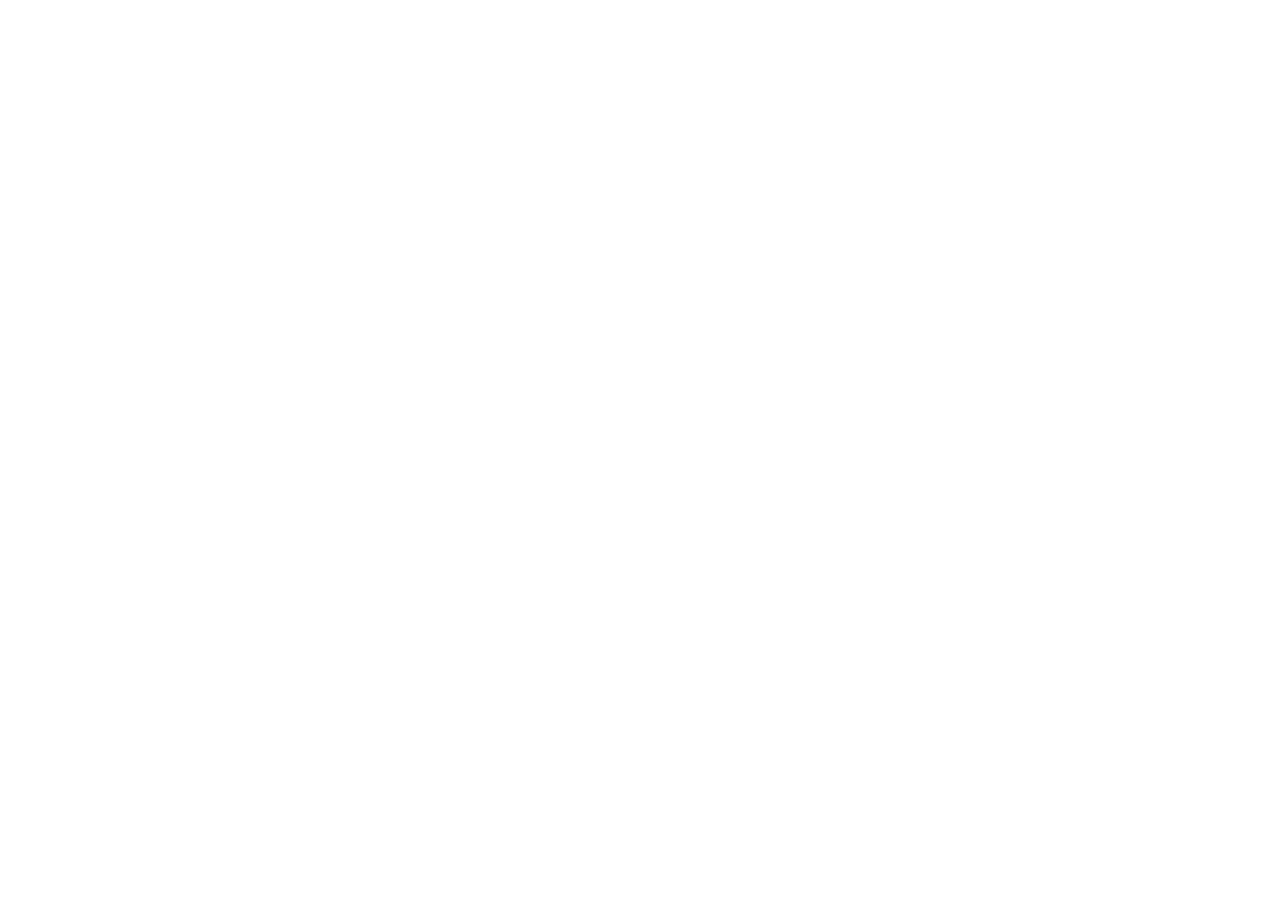
==== login.html @ 5b754da9 "initial-commit" ====
<!DOCTYPE html>
<html lang="en">
<head>
    <meta charset="UTF-8">
    <meta name="viewport" content="width=device-width, initial-scale=1.0">
    <title>JustLearn | Login</title>
</head>
<body>
    
</body>
</html>
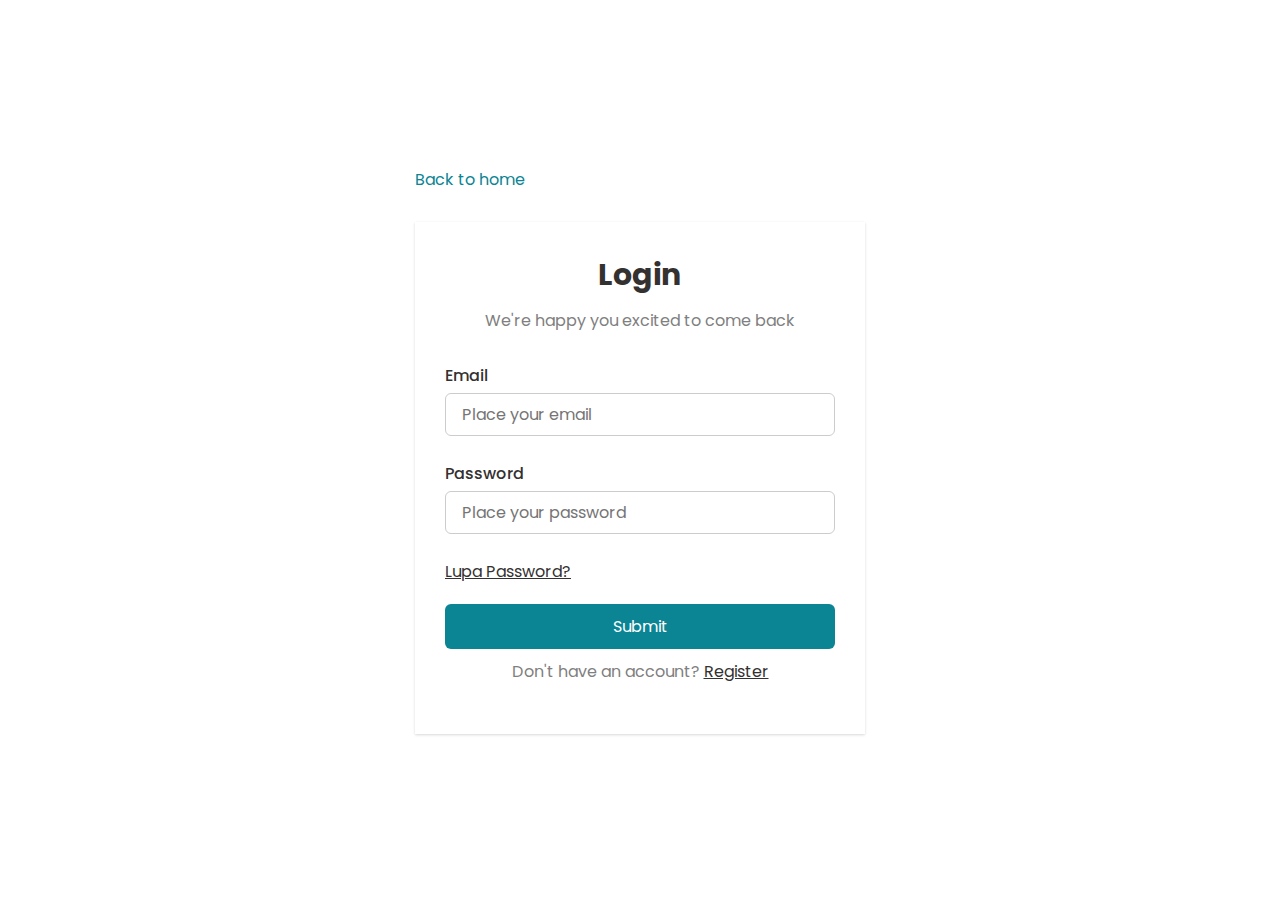
==== commit 3147e410: "completed some pages" ====
--- a/login.html
+++ b/login.html
@@ -4,8 +4,51 @@
     <meta charset="UTF-8">
     <meta name="viewport" content="width=device-width, initial-scale=1.0">
     <title>JustLearn | Login</title>
+    <link rel="stylesheet" href="style.css">
 </head>
 <body>
-    
+    <main class="container flex-center" style="min-height: 100vh; flex-direction: column;">
+        <section class="container flex-center">
+            <section style="width: 450px; margin-bottom: 30px;">
+                <a class="text-back" href="index.html">Back to home</a>
+            </section>
+        </section>
+        <section class="container flex-center">
+            <form class="form">
+                <h2>Login</h2>
+                <p class="form-text-info">We're happy you excited to come back</p>
+                <section class="input-control email-control">
+                    <label for="email">Email</label>
+                    <input type="email" id="email" placeholder="Place your email">
+                </section>
+                <section class="input-control password-control">
+                    <label for="password">Password</label>
+                    <input type="password" id="password" placeholder="Place your password">
+                </section>
+                <a href="lupapassword.html" class="text-lupapassword">Lupa Password?</a>
+                <button type="submit" class="btn btn-primary">Submit</button>
+                <p class="form-text-info">Don't have an account? <a href="register.html" class="text-register">Register</a></p>
+            </form>
+        </section>
+    </main>
+
+
+    <style>
+        .text-back {
+            color: var(--primary);
+            text-decoration: none;
+        }
+        .text-lupapassword {
+            font-size: 16px;
+            color: var(--secondary);
+            margin-bottom: 10px;
+        }
+        .text-register {
+            font-size: 16px;
+            color: var(--secondary);
+        }
+    </style>
+
+    <script src="scripts/script-login.js"></script>
 </body>
 </html>--- a/style.css
+++ b/style.css
@@ -0,0 +1,396 @@
+@import url('https://fonts.googleapis.com/css2?family=Poppins:ital,wght@0,100;0,200;0,300;0,400;0,500;0,600;0,700;0,800;0,900;1,100;1,200;1,300;1,400;1,500;1,600;1,700;1,800;1,900&display=swap');
+
+:root {
+    --primary: #0B8494 ;
+    --secondary: #343131;
+}
+
+* {
+    margin: 0;
+    padding: 0;
+    box-sizing: border-box;
+    scroll-behavior: smooth;
+    font-family: 'Poppins', sans-serif;
+}
+
+.container {
+    max-width: 1300px !important;
+    margin: 0 auto !important;
+    padding: 0 20px !important;
+}
+
+.flexx {
+    display: flex;
+    align-items: center;
+}
+
+.flex-center {
+    display: flex;
+    align-items: center;
+    justify-content: center;
+}
+
+.flex-between {
+    display: flex;
+    align-items: center;
+    justify-content: space-between;
+}
+.flex-evenly {
+    display: flex;
+    align-items: center;
+    justify-content: space-evenly;
+}
+
+
+/* icons */
+.icon {
+    font-size: 20px;
+    color: var(--secondary) !important;
+    cursor: pointer;
+}
+.icon-dark {
+    color: white !important;
+}
+.icon-light {
+    color: var(--secondary)
+}
+
+
+/* BTN */
+.btn {
+    border: none !important;
+    outline: none !important;
+    padding: 10px 14px !important;
+    background: var(--primary) !important;
+    border-radius: 6px !important;
+    cursor: pointer !important;
+    color: white !important;
+    font-size: 16px !important;
+}
+.btn-navigate {
+    text-decoration: none;
+    color: var(--secondary) !important;
+}
+.btn-container {
+    column-gap: 15px;
+}
+.btn-ghost {
+    background-color: transparent !important;
+    color: var(--secondary) !important;
+}
+.btn-primary {
+    background-color: var(--primary) !important;
+    color: white !important;
+}
+.btn-secondary {
+    background: var(--secondary) !important;
+    color: white !important;
+}
+
+
+/* HEADER */
+.header {
+    width: 100%;
+    padding: 15px 0;
+    position: fixed;
+    background-color: white;
+    transition: all 0.3s ease-in-out;
+}
+.header-hidden {
+    transform: translateY(-100px);
+    transition: all 0.3s ease-in-out;
+}
+.header-shadow {
+    box-shadow: rgba(0, 0, 0, 0.1) 0px 1px 3px 0px, rgba(0, 0, 0, 0.06) 0px 1px 2px 0px;
+}
+.header h1 {
+    font-size: 30px !important;
+    font-weight: bold !important;
+    color: var(--primary) !important;
+}
+.header .nav-links {
+    column-gap: 25px !important;
+}
+
+.header .nav-links a {
+    font-size: 16px !important;
+    text-decoration: none !important;
+    color: var(--secondary) !important;
+}
+.header .menu-icon {
+    display: block !important;
+    z-index: 999 !important;
+    transition: all 0.5s ease-in-out !important;
+}
+
+@media (max-width: 500px) {
+    .header h1 {
+        font-size: 25px;
+    }
+}
+
+@media (max-width: 1000px) {
+    .header-hidden {
+        transform: none;
+    }
+    .header .nav-links {
+        position: fixed;
+        top: 0;
+        right: 0;
+        left: -100%;
+        bottom: 0;
+        width: 100%;
+        height: 100%;
+        background: var(--primary) !important;
+        justify-content: center;
+        flex-direction: column;
+        column-gap: 0;
+        row-gap: 25px;
+        transition: all 0.5s ease-in-out !important;
+    }
+    .header .nav-links.show-nav {
+        left: 0;
+    }
+    .header .nav-links a {
+        font-size: 18px !important;
+        text-decoration: none !important;
+        color: white !important;
+    }
+}
+@media (min-width: 1000px) {
+    .header .menu-icon {
+        display: none !important;
+    }
+}
+
+
+
+
+
+/* form  */
+.form {
+    width: 450px;
+    padding: 30px;
+    display: flex;
+    flex-direction: column;
+    row-gap: 10px;
+    box-shadow: rgba(0, 0, 0, 0.1) 0px 1px 3px 0px, rgba(0, 0, 0, 0.06) 0px 1px 2px 0px;
+}
+.form h2 {
+    font-size: 30px;
+    color: var(--secondary) !important;
+    text-align: center;
+}
+.form .form-text-info {
+    color: gray;
+    text-align: center;
+    margin-bottom: 20px;
+}
+.form .input-control {
+    display: flex;
+    flex-direction: column;
+    margin-bottom: 15px;
+    color: var(--secondary) !important;
+}
+.form label {
+    font-size: 16px;
+    font-weight: 500;
+    margin-bottom: 5px;
+    color: var(--secondary) !important;
+}
+.form input {
+    border: 1px solid #ccc;
+    outline: none;
+    border-radius: 6px;
+    padding: 8px 16px;
+    font-size: 16px;
+}
+.form .input-error {
+    font-size: 13px;
+    margin-top: 1px;
+    color: #C7253E;
+    text-align: left;
+    margin-bottom: 0;
+}
+
+
+
+
+
+/* program */
+.program {
+    padding-top: 150px;
+    min-height: 900px;
+    display: flex;
+    flex-direction: column;
+    row-gap: 50px;
+    column-gap: 30px;
+}
+
+.program .program-header {
+    display: flex;
+    flex-direction: column;
+    row-gap: 15px;
+}
+.program .program-header h1 {
+    font-size: 40px;
+    color: var(--secondary) !important;
+}
+.program .program-header p {
+    color: gray;
+    width: 600px;
+}
+
+.program-cards {
+    display: grid;
+    grid-template-columns: repeat(auto-fill, minmax(300px, 1fr));
+    row-gap: 50px;
+    column-gap: 30px;
+}
+.program-card {
+    min-height: 400px;
+    border-radius: 6px;
+    box-shadow: rgba(99, 99, 99, 0.2) 0px 2px 8px 0px;
+}
+.program-card .img-container {
+    width: 100%;
+    height: 200px;
+} 
+.program-card img {
+    width: 100%;
+    height: 100%;
+    object-fit: cover;
+    border-top-left-radius: 6px;
+    border-top-right-radius: 6px;
+}
+.program .text-container {
+    padding: 12px;
+    display: flex;
+    flex-direction: column;
+    row-gap: 10px;
+}
+.program .text-container h3 {
+    color: var(--secondary) !important;
+}
+.program .text-container p {
+    color: gray;
+}
+.program .price-container {
+    column-gap: 10px;
+}
+.program .price-container .price {
+    text-decoration: line-through;
+}
+.program .price-container .price-discount {
+    color: var(--primary) !important;
+    font-size: 20px;
+    font-weight: bold;
+}
+
+@media (max-width: 768px) {
+    .program .program-header p {
+        width: auto;
+    }
+}
+
+
+
+
+
+
+
+
+/* footer */
+.footer {
+    min-height: 500px;
+    padding: 50px 100px 20px;
+    background: var(--primary) !important;
+    color: white;
+    margin-top: 200px;
+    display: flex;
+    flex-direction: column;
+    align-items: start !important;
+    justify-content: space-between;
+}
+.sub-footer {
+    display: flex;
+    width: 100%;
+    justify-content: space-between;
+    column-gap: 40px;
+}
+.footer h1 {
+    font-size: 35px;
+}
+.footer .footer-subscribe {
+    margin-top: 10px;
+    width: 350px;
+}
+.footer .footer-subscribe p {
+    margin-bottom: 10px;
+}
+.footer .footer-subscribe input {
+    width: 100%;
+    border: none;
+    outline: none;
+    background: white;
+    padding: 10px 16px;
+    border-radius: 6px;
+    font-size: 16px;
+    color: gray;
+}
+.footer .footer-subscribe .btn {
+    width: 100%;
+    margin-top: 15px;
+}
+.footer .footer-icons {
+    margin-top: 30px;
+    column-gap: 20px;
+}
+.footer .footer-icons .footer-icon {
+    font-size: 25px;
+}
+.footer-services-title {
+    font-weight: 500;
+}
+.footer .footer-options {
+    display: flex;
+    flex-direction: column;
+    row-gap: 10px;
+    margin-top: 50px;
+}
+.footer .footer-options a {
+    color: white;
+    text-decoration: none;
+    font-size: 15px;
+}
+.footer .footer-copyright {
+    width: 100%;
+    font-size: 15px;
+}
+
+
+@media (max-width: 500px) {
+    .footer {
+        padding: 50px 10px 20px !important;
+    }
+    .footer .footer-subscribe {
+        width: auto;
+    }
+}
+
+@media (max-width: 1000px) {
+    .footer {
+        padding: 50px 40px 20px;
+    }
+    .footer-copyright {
+        margin-top: 30px !important;
+    }
+    .sub-footer {
+        flex-direction: column;
+        row-gap: 70px;
+    }
+    .footer .footer-options {
+        row-gap: 10px;
+        margin-top: 30px;
+    }
+}
